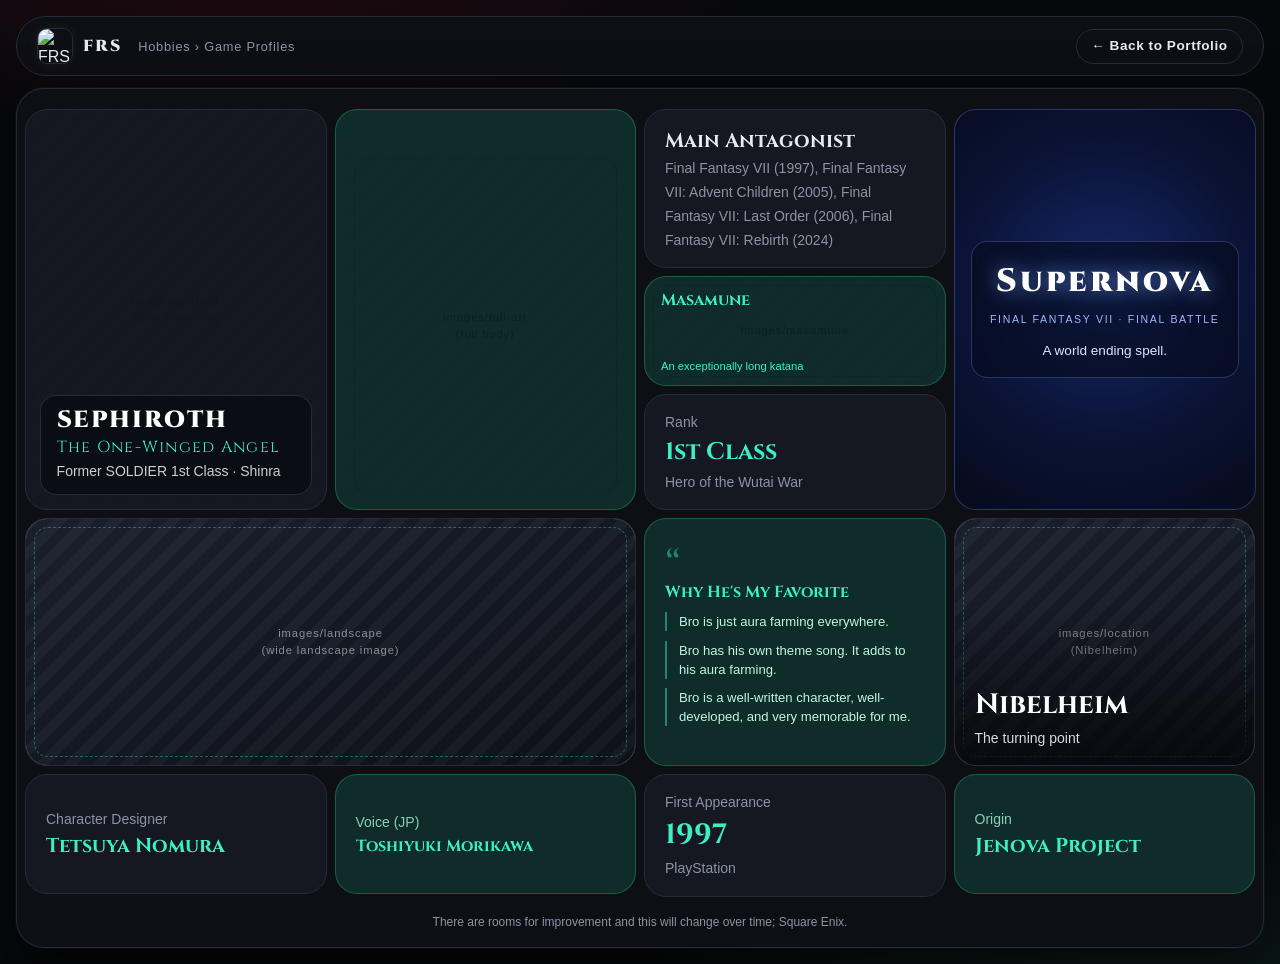
==== WBACT1/index.html @ 40a4670f "Rename index.html to WBACT1/index.html" ====
<!doctype html>
<html lang="en">

<head>
  <meta charset="utf-8">
  <meta name="viewport" content="width=device-width, initial-scale=1">
  <title>Character Profile - Sephiroth</title>
  <link rel="icon" type="image/svg+xml" href="images/logo.svg">
  <link href="https://cdn.jsdelivr.net/npm/bootstrap@5.3.8/dist/css/bootstrap.min.css" rel="stylesheet"
    integrity="sha384-sRIl4kxILFvY47J16cr9ZwB07vP4J8+LH7qKQnuqkuIAvNWLzeN8tE5YBujZqJLB" crossorigin="anonymous">
  <link rel="preconnect" href="https://fonts.googleapis.com">
  <link rel="preconnect" href="https://fonts.gstatic.com" crossorigin>
  <link href="https://fonts.googleapis.com/css2?family=Cinzel:wght@500;700;900&display=swap" rel="stylesheet">
  <style>
    .card {
      min-height: 100px;
      background-color: gray;
    }

    :root {
      --void: #07080c;
      --panel: #0d0f15;
      --card-bg: #151821;
      --card-line: #262b3a;
      --crimson: #b3121f;
      --crimson-deep: #6d0a14;
      --mako: #3ef0c0;
      --mako-deep: #0f2c2b;
      --silver: #dfe3ea;
      --silver-deep: #aab1c0;
      --text: #e8eaf0;
      --muted: #8d93a5;
    }

    body {
      background:
        radial-gradient(900px 400px at 20% -10%, rgba(179, 18, 31, .18), transparent 60%),
        radial-gradient(900px 500px at 90% 110%, rgba(62, 240, 192, .10), transparent 60%),
        var(--void);
      font-family: -apple-system, BlinkMacSystemFont, "Segoe UI", Roboto, sans-serif;
      color: var(--text);
      min-height: 100vh;
    }

    .serif { font-family: "Cinzel", Georgia, serif; }
    .accent { color: var(--mako); }

    .container-fluid.bento-panel {
      width: calc(100% - 2rem);
      max-width: 1400px;
      margin: 1rem auto;
      background: var(--panel);
      border: 1px solid var(--card-line);
      border-radius: 28px;
      box-shadow: 0 24px 60px rgba(0, 0, 0, .6), 0 0 0 1px rgba(62, 240, 192, .05);
    }

    .site-nav {
      width: calc(100% - 2rem);
      max-width: 1400px;
      margin: 1rem auto 0;
      padding: .7rem 1.25rem;
      display: flex;
      align-items: center;
      gap: 1rem;
      background: var(--panel);
      border: 1px solid var(--card-line);
      border-radius: 999px;
    }

    .site-brand-link {
      display: flex;
      align-items: center;
      gap: .65rem;
      color: inherit;
      text-decoration: none;
    }

    .site-logo {
      width: 36px;
      height: 36px;
      display: block;
      border-radius: 10px;
      border: 1px solid var(--card-line);
      box-shadow: 0 0 14px rgba(255, 255, 255, .06);
    }

    .site-brand { font-weight: 900; letter-spacing: .12em; }
    .site-crumb { color: var(--muted); font-size: .8rem; letter-spacing: .06em; }

    .site-back {
      margin-left: auto;
      color: var(--text);
      text-decoration: none;
      font-size: .85rem;
      font-weight: 600;
      letter-spacing: .04em;
      padding: .4rem .9rem;
      border: 1px solid var(--card-line);
      border-radius: 999px;
      transition: border-color .2s ease, color .2s ease;
    }

    .site-back:hover { color: var(--mako); border-color: rgba(62, 240, 192, .5); }

    .container-fluid.bento-panel { margin-top: .75rem; }

    .card.tall { min-height: 376px; } 
    .card.wide { min-height: 248px; }  
    .card.unit { min-height: 120px; } 

    .stack { flex-direction: column; flex-wrap: nowrap; height: 100%; }
    .stack > .col-12 { flex: 1 1 0; display: flex; }
    .stack .card { flex: 1; min-height: 110px; }

    .card {
      border: 1px solid var(--card-line);
      border-radius: 22px;
      overflow: hidden;
      position: relative;
      justify-content: center;
      color: var(--text);
      transition: transform .2s ease, box-shadow .2s ease;
    }

    .card:hover {
      transform: translateY(-3px);
      box-shadow: 0 14px 30px rgba(0, 0, 0, .5);
    }

    .card .inner {
      position: relative;
      z-index: 2;
      padding: .7rem 1rem;
    }

    .card small { opacity: .85; }

    .card.t-dark    { background: var(--card-bg); }
    .card.t-dark small { color: var(--muted); opacity: 1; }
    .card.t-crimson { background: linear-gradient(145deg, var(--crimson), var(--crimson-deep)); color: #fff; }
    .card.t-mako    { background: var(--mako-deep); border-color: rgba(62, 240, 192, .25); color: var(--mako); }
    .card.t-mako small { color: #9fe9d5; }
    .card.t-silver  { background: linear-gradient(145deg, var(--silver), var(--silver-deep)); color: #12141a; border-color: transparent; }
    .card.t-silver small { color: #3a3f4d; opacity: 1; }

    .card.t-light {
      background: radial-gradient(circle at 50% 28%, #fbfcfe 0%, #dfe3ec 60%, #c4cad8 100%);
      color: #12141a;
      border-color: rgba(255, 255, 255, .5);
    }

    .card.t-light small { color: #3a3f4d; opacity: 1; }

    .media {
      position: absolute;
      inset: 0;
      z-index: 0;
    }

    .media img {
      position: relative;
      z-index: 1;
      width: 100%;
      height: 100%;
      display: block;
      object-fit: cover;
      object-position: var(--focus, 50% 50%);
      transition: transform .5s ease;
    }

    .card:hover .media img { transform: scale(1.05); }

    .t-light .media img { mix-blend-mode: multiply; }

    .img-ph {
      position: absolute;
      inset: 0;
      display: grid;
      place-items: center;
      padding: 1rem;
      text-align: center;
      font-size: .7rem;
      letter-spacing: .08em;
      color: rgba(18, 20, 26, .55);
      background: repeating-linear-gradient(135deg, rgba(0, 0, 0, .04) 0 10px, transparent 10px 20px);
    }

    .img-ph::before {
      content: "";
      position: absolute;
      inset: 8px;
      border: 1.5px dashed rgba(18, 20, 26, .3);
      border-radius: 14px;
    }

    .card.t-photo { color: #fff; }

    .card.t-photo .img-ph {
      color: rgba(255, 255, 255, .5);
      background:
        repeating-linear-gradient(135deg, rgba(255, 255, 255, .035) 0 10px, transparent 10px 20px),
        linear-gradient(160deg, #1a1f2c, #0e1118);
    }

    .card.t-photo .img-ph::before { border-color: rgba(62, 240, 192, .35); }

    .card.t-photo::after {
      content: "";
      position: absolute;
      inset: 0;
      z-index: 1;
      pointer-events: none;
      background: linear-gradient(to top, rgba(7, 8, 12, .88) 0%, rgba(7, 8, 12, .3) 38%, rgba(7, 8, 12, 0) 65%);
    }

    .card.t-photo.no-fade::after { display: none; }

    .card.t-photo .inner { align-self: stretch; margin-top: auto; }
    .card.t-photo small { color: rgba(255, 255, 255, .85); opacity: 1; }

    .card.t-hero .inner { align-self: stretch; margin: auto .6rem .6rem; border-radius: 16px; }

    .glass {
      background: rgba(8, 10, 15, .72);
      border: 1px solid rgba(255, 255, 255, .12);
      backdrop-filter: blur(8px);
      -webkit-backdrop-filter: blur(8px);
      color: #fff;
    }

    .card.t-light .glass small,
    .card.t-dark .glass small { color: rgba(255, 255, 255, .8); }

    .media.fit-contain { inset: 40px 10px 8px 10px; }
    .media.fit-contain img { object-fit: contain; object-position: 50% 100%; }

    .media.sword img {
      position: absolute;
      left: 50%;
      top: 50%;
      width: 58%;
      height: auto;
      transform: translate(-50%, -50%) rotate(49deg);
    }

    .card:hover .media.sword img { transform: translate(-50%, -50%) rotate(49deg) scale(1.06); }

    .weapon-label { position: absolute; z-index: 2; left: 1rem; top: .7rem; }
    .weapon-sub   { position: absolute; z-index: 2; left: 1rem; bottom: .6rem; font-size: .7rem; }

    .chip {
      display: inline-block;
      font-size: .62rem;
      letter-spacing: .2em;
      text-transform: uppercase;
      padding: .25rem .6rem;
      border-radius: 999px;
      background: rgba(8, 10, 15, .75);
      color: #fff;
      border: 1px solid rgba(255, 255, 255, .2);
    }

    .chip-top { position: absolute; top: 1rem; left: 1rem; z-index: 2; }

    .card.t-hero { container-type: inline-size; }

    .hero-name {
      font-size: clamp(1rem, 8cqw, 1.75rem);
      letter-spacing: .08em;
      font-weight: 900;
      white-space: nowrap;
    }

    /* Signature move: the magic circle slowly turns behind a frosted name panel */
    .card.t-nova {
      background: radial-gradient(circle at 50% 45%, #16286b 0%, #0b1438 52%, #060a1a 100%);
      border-color: rgba(120, 150, 255, .3);
      color: #fff;
      container-type: inline-size;
    }

    .nova-circle {
      position: absolute;
      top: 50%;
      left: 50%;
      width: 100%;
      max-width: none;
      height: auto;
      z-index: 0;
      opacity: .85;
      pointer-events: none;
      transform: translate(-50%, -50%);
      filter: drop-shadow(0 0 18px rgba(90, 130, 255, .55));
      animation: nova-spin 50s linear infinite;
    }

    @keyframes nova-spin {
      to { transform: translate(-50%, -50%) rotate(360deg); }
    }

    @media (prefers-reduced-motion: reduce) {
      .nova-circle { animation: none; }
    }

    .t-nova .inner {
      align-self: center;
      width: calc(100% - 1.5rem);
      text-align: center;
      padding: 1rem 1.1rem;
      background: rgba(6, 10, 26, .62);
      border: 1px solid rgba(140, 170, 255, .25);
      border-radius: 16px;
      backdrop-filter: blur(8px);
      -webkit-backdrop-filter: blur(8px);
    }

    .nova-name {
      font-size: clamp(1.1rem, 11cqw, 2.1rem);
      font-weight: 900;
      letter-spacing: .1em;
      color: #fff;
      text-shadow: 0 0 20px rgba(120, 160, 255, .8);
    }

    .nova-sub {
      font-size: .66rem;
      letter-spacing: .16em;
      text-transform: uppercase;
      color: #9fb8ff;
      margin: .4rem 0 .8rem;
    }

    .nova-text {
      font-size: .85rem;
      line-height: 1.5;
      color: #dbe5ff;
      margin: 0 auto;
      max-width: 24ch;
    }

    .t-fav .quote-mark {
      font-size: 3rem;
      line-height: .6;
      height: 1.4rem;
      color: rgba(62, 240, 192, .45);
    }

    .fav-text {
      font-size: .82rem;
      line-height: 1.45;
      color: #bff5e6;
      margin-bottom: .6rem;
      padding-left: .75rem;
      border-left: 2px solid rgba(62, 240, 192, .45);
    }

    .footnote { color: var(--muted); font-size: .75rem; text-align: center; margin: .75rem 0 0; }

    @media (max-width: 991.98px) {
      .card.tall.t-hero { min-height: 290px; }
      .card.tall.t-moves { min-height: 0; }

      .card.t-hero .media { left: auto; width: 44%; }
      .card.t-hero .media img { object-fit: contain; object-position: 100% 100%; }

      /* Name panel keeps its frosted-glass look and sits on the left,
         with the portrait on the right */
      .card.t-hero .inner.glass {
        align-self: flex-start;
        margin: 0 0 0 1rem;
        max-width: 52%;
        padding: 1rem 1.25rem;
        background: rgba(8, 10, 15, .6);
        backdrop-filter: blur(14px);
        -webkit-backdrop-filter: blur(14px);
        box-shadow: 0 10px 30px rgba(0, 0, 0, .35);
      }

      .card.t-hero .hero-name { font-size: clamp(1rem, 6cqw, 1.75rem); }

      /* Wide, short card: size the circle by the card's height instead */
      .card.tall.t-nova { min-height: 300px; }
      .nova-circle { width: auto; height: 125%; }
      .t-nova .inner { width: min(26rem, calc(100% - 2rem)); }
      .nova-text { max-width: 40ch; }
    }

    /* Phone-width screens: not enough room for text beside the portrait,
       so the portrait fills the card and the name panel sits at the bottom */
    @media (max-width: 479.98px) {
      .card.tall.t-hero { min-height: 420px; }

      .card.t-hero .media { left: 0; width: 100%; }
      .card.t-hero .media img { object-fit: cover; object-position: 50% 10%; }

      .card.t-hero .inner.glass {
        align-self: stretch;
        margin: auto .6rem .6rem;
        max-width: none;
      }

      .card.t-hero .hero-name { font-size: clamp(1rem, 8cqw, 1.75rem); }
    }

  </style>
</head>

<body>

  <nav class="site-nav">
    <a class="site-brand-link" data-portfolio-link href="#" aria-label="FRS - back to portfolio">
      <img class="site-logo" src="images/logo.svg" alt="FRS logo">
      <span class="site-brand serif">FRS</span>
    </a>
    <span class="site-crumb d-none d-sm-inline">Hobbies &rsaquo; Game Profiles</span>
    <a class="site-back" data-portfolio-link href="#">&larr; Back to Portfolio</a>
  </nav>

  <div class="container-fluid p-3 bento-panel">


    <div class="row">
      <div class="col-12 col-lg-3 p-1">

        <div class="card p-1 h-100 tall t-dark t-hero">
          <div class="media" style="--focus: 50% 12%;">
            <span class="img-ph">images/portrait<br>(face close-up)</span>
            <img data-img="images/portrait" alt="Sephiroth portrait">
          </div>
          <div class="inner glass">
            <h1 class="serif hero-name mb-0">SEPHIROTH</h1>
            <div class="accent serif" style="letter-spacing:.08em">The One-Winged Angel</div>
            <small>Former SOLDIER 1st Class &middot; Shinra</small>
          </div>
        </div>
      </div>

      <div class="col-12 col-sm-6 col-lg-3 p-1">
        <div class="card p-1 h-100 tall t-mako">
          <div class="media fit-contain">
            <span class="img-ph">images/full-art<br>(full body)</span>
            <img data-img="images/full_art" alt="Sephiroth full art">
          </div>
        </div>
      </div>

      <div class="col-12 col-sm-6 col-lg-3">
        <div class="row stack">
          <div class="col-12 p-1">
            <div class="card p-1 t-dark">
              <div class="inner">
                <div class="fs-5 fw-bold serif">Main Antagonist</div>
                <small>Final Fantasy VII (1997), Final Fantasy VII: Advent Children (2005), Final Fantasy VII: Last Order (2006), Final Fantasy VII: Rebirth (2024) </small>
              </div>
            </div>
          </div>
          <div class="col-12 p-1">

            <div class="card p-1 t-mako">
              <div class="media sword">
                <span class="img-ph">images/masamune</span>
                <img data-img="images/masamune" alt="Masamune">
              </div>
              <span class="weapon-label serif fw-bold fs-6">Masamune</span>
              <span class="weapon-sub">An exceptionally long katana</span>
            </div>
          </div>
          <div class="col-12 p-1">
            <div class="card p-1 t-dark">
              <div class="inner">
                <small>Rank</small>
                <div class="fs-4 fw-bold accent serif">1st Class</div>
                <small>Hero of the Wutai War</small>
              </div>
            </div>
          </div>
        </div>
      </div>

      <div class="col-12 col-lg-3 p-1">
        <div class="card p-1 h-100 tall t-mako t-moves t-nova">
          <img class="nova-circle" data-img="images/supernova" alt="" aria-hidden="true">
          <div class="inner">
            <div class="nova-name serif">Supernova</div>
            <div class="nova-sub">Final Fantasy VII &middot; Final Battle</div>
            <p class="nova-text">A world ending spell.</p>
          </div>
        </div>
      </div>
    </div>


    <div class="row">
      <div class="col-12 col-lg-6 p-1">

        <div class="card p-1 h-100 wide t-photo no-fade" style="--focus: 50% 35%;">
          <div class="media">
            <span class="img-ph">images/landscape<br>(wide landscape image)</span>
            <img data-img="images/landscape sephiroth" alt="Landscape">
          </div>
        </div>
      </div>

      <div class="col-6 col-lg-3 p-1">
        <div class="card p-1 h-100 wide t-mako t-fav">
          <div class="inner">
            <div class="quote-mark serif" aria-hidden="true">&ldquo;</div>
            <div class="fw-bold serif mb-2">Why He's My Favorite</div>
            <p class="fav-text">Bro is just aura farming everywhere.</p>
            <p class="fav-text">Bro has his own theme song. It adds to his aura farming.</p>
            <p class="fav-text mb-0">Bro is a well-written character, well-developed, and very memorable for me.</p>
          </div>
        </div>
      </div>

      <div class="col-6 col-lg-3 p-1">

        <div class="card p-1 h-100 wide t-photo" style="--focus: 50% 45%;">
          <div class="media">
            <span class="img-ph">images/location<br>(Nibelheim)</span>
            <img data-img="images/nibelheim" alt="Nibelheim">
          </div>
          <div class="inner">
            <div class="fs-3 fw-bold serif">Nibelheim</div>
            <small>The turning point</small>
          </div>
        </div>
      </div>
    </div>


    <div class="row">
      <div class="col-6 col-lg-3 p-1">
        <div class="card p-1 unit t-dark">
          <div class="inner">
            <small>Character Designer</small>
            <div class="fs-5 fw-bold accent serif">Tetsuya Nomura</div>
          </div>
        </div>
      </div>
      <div class="col-6 col-lg-3 p-1">
        <div class="card p-1 unit t-mako">
          <div class="inner">
            <small>Voice (JP)</small>
            <div class="fw-bold serif">Toshiyuki Morikawa</div>
          </div>
        </div>
      </div>
      <div class="col-6 col-lg-3 p-1">
        <div class="card p-1 unit t-dark">
          <div class="inner">
            <small>First Appearance</small>
            <div class="fs-3 fw-bold accent serif">1997</div>
            <small>PlayStation</small>
          </div>
        </div>
      </div>
      <div class="col-6 col-lg-3 p-1">
        <div class="card p-1 unit t-mako">
          <div class="inner">
            <small>Origin</small>
            <div class="fs-5 fw-bold serif">Jenova Project</div>
          </div>
        </div>
      </div>
    </div>

    <p class="footnote">There are rooms for improvement and this will change over time; Square Enix.
  </div>

  <script src="https://cdn.jsdelivr.net/npm/bootstrap@5.3.8/dist/js/bootstrap.bundle.min.js"
    integrity="sha384-FKyoEForCGlyvwx9Hj09JcYn3nv7wiPVlz7YYwJrWVcXK/BmnVDxM+D2scQbITxI"
    crossorigin="anonymous"></script>
  <script>

    var PORTFOLIO_URL = "https://francissaavedra.github.io/";

    document.querySelectorAll('[data-portfolio-link]').forEach(function (a) {
      a.href = PORTFOLIO_URL;
    });
  </script>
  <script>

    document.querySelectorAll('img[data-img]').forEach(function (img) {
      var base = img.dataset.img;
      var exts = ['.jpg', '.jpeg', '.png', '.webp'];
      var i = 0;

      img.onload = function () {
        var ph = img.parentNode.querySelector('.img-ph');
        if (ph) { ph.remove(); }
      };
      img.onerror = function () {
        i += 1;
        if (i < exts.length) { img.src = base + exts[i]; } else { img.remove(); }
      };
      img.src = base + exts[0];
    });
  </script>
</body>

</html>
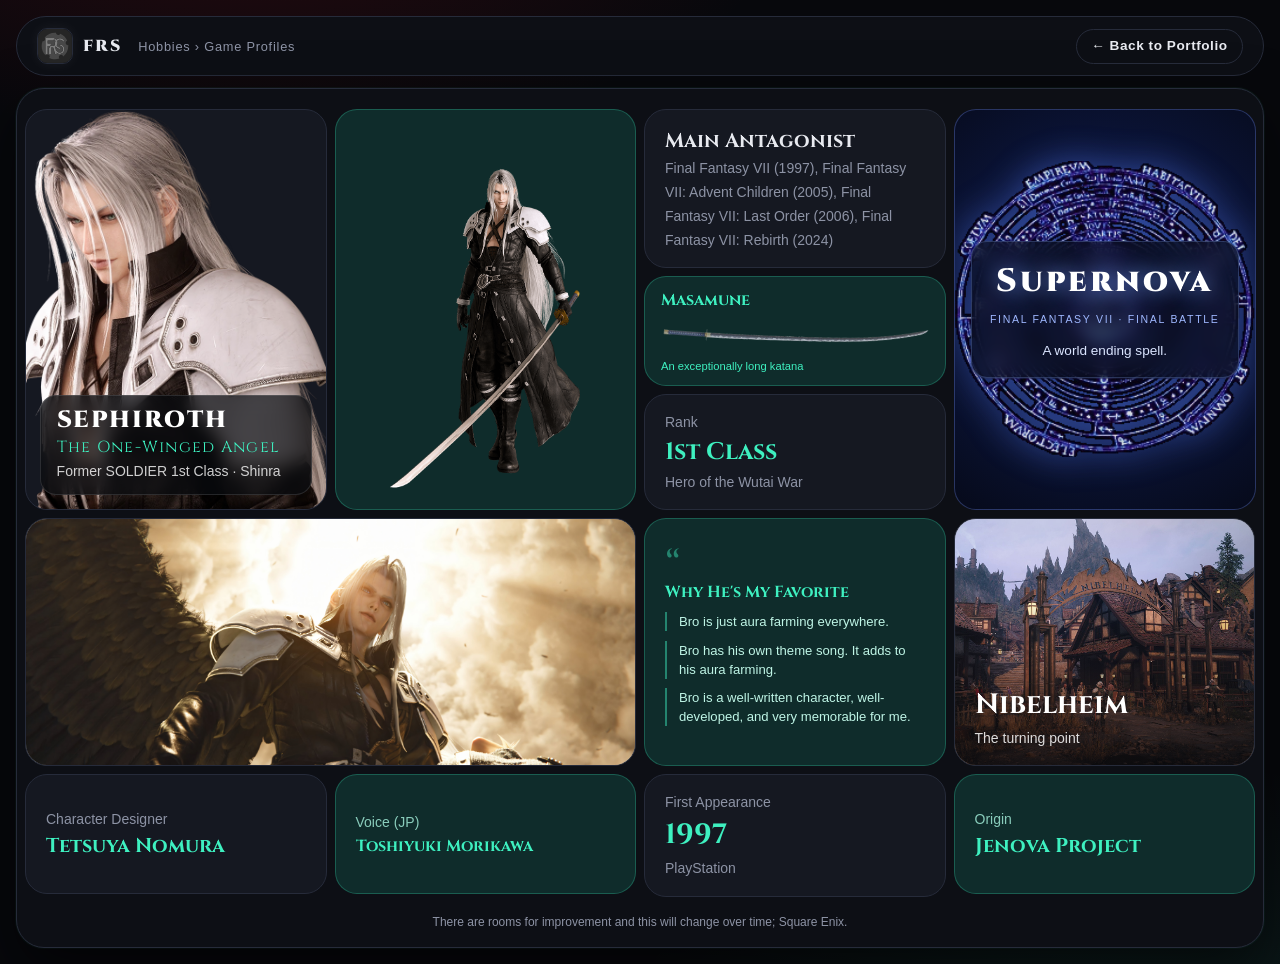
==== commit 156087cd: "Repoint WBACT1/WBACT2 image paths to ../images/ and fix dead profiles.html breadcrumb All image refe" ====
--- a/WBACT1/index.html
+++ b/WBACT1/index.html
@@ -5,7 +5,7 @@
   <meta charset="utf-8">
   <meta name="viewport" content="width=device-width, initial-scale=1">
   <title>Character Profile - Sephiroth</title>
-  <link rel="icon" type="image/svg+xml" href="images/logo.svg">
+  <link rel="icon" type="image/svg+xml" href="../images/logo.svg">
   <link href="https://cdn.jsdelivr.net/npm/bootstrap@5.3.8/dist/css/bootstrap.min.css" rel="stylesheet"
     integrity="sha384-sRIl4kxILFvY47J16cr9ZwB07vP4J8+LH7qKQnuqkuIAvNWLzeN8tE5YBujZqJLB" crossorigin="anonymous">
   <link rel="preconnect" href="https://fonts.googleapis.com">
@@ -410,7 +410,7 @@
 
   <nav class="site-nav">
     <a class="site-brand-link" data-portfolio-link href="#" aria-label="FRS - back to portfolio">
-      <img class="site-logo" src="images/logo.svg" alt="FRS logo">
+      <img class="site-logo" src="../images/logo.svg" alt="FRS logo">
       <span class="site-brand serif">FRS</span>
     </a>
     <span class="site-crumb d-none d-sm-inline">Hobbies &rsaquo; Game Profiles</span>
@@ -426,7 +426,7 @@
         <div class="card p-1 h-100 tall t-dark t-hero">
           <div class="media" style="--focus: 50% 12%;">
             <span class="img-ph">images/portrait<br>(face close-up)</span>
-            <img data-img="images/portrait" alt="Sephiroth portrait">
+            <img data-img="../images/portrait" alt="Sephiroth portrait">
           </div>
           <div class="inner glass">
             <h1 class="serif hero-name mb-0">SEPHIROTH</h1>
@@ -440,7 +440,7 @@
         <div class="card p-1 h-100 tall t-mako">
           <div class="media fit-contain">
             <span class="img-ph">images/full-art<br>(full body)</span>
-            <img data-img="images/full_art" alt="Sephiroth full art">
+            <img data-img="../images/full_art" alt="Sephiroth full art">
           </div>
         </div>
       </div>
@@ -460,7 +460,7 @@
             <div class="card p-1 t-mako">
               <div class="media sword">
                 <span class="img-ph">images/masamune</span>
-                <img data-img="images/masamune" alt="Masamune">
+                <img data-img="../images/masamune" alt="Masamune">
               </div>
               <span class="weapon-label serif fw-bold fs-6">Masamune</span>
               <span class="weapon-sub">An exceptionally long katana</span>
@@ -480,7 +480,7 @@
 
       <div class="col-12 col-lg-3 p-1">
         <div class="card p-1 h-100 tall t-mako t-moves t-nova">
-          <img class="nova-circle" data-img="images/supernova" alt="" aria-hidden="true">
+          <img class="nova-circle" data-img="../images/supernova" alt="" aria-hidden="true">
           <div class="inner">
             <div class="nova-name serif">Supernova</div>
             <div class="nova-sub">Final Fantasy VII &middot; Final Battle</div>
@@ -497,7 +497,7 @@
         <div class="card p-1 h-100 wide t-photo no-fade" style="--focus: 50% 35%;">
           <div class="media">
             <span class="img-ph">images/landscape<br>(wide landscape image)</span>
-            <img data-img="images/landscape sephiroth" alt="Landscape">
+            <img data-img="../images/landscape sephiroth" alt="Landscape">
           </div>
         </div>
       </div>
@@ -519,7 +519,7 @@
         <div class="card p-1 h-100 wide t-photo" style="--focus: 50% 45%;">
           <div class="media">
             <span class="img-ph">images/location<br>(Nibelheim)</span>
-            <img data-img="images/nibelheim" alt="Nibelheim">
+            <img data-img="../images/nibelheim" alt="Nibelheim">
           </div>
           <div class="inner">
             <div class="fs-3 fw-bold serif">Nibelheim</div>
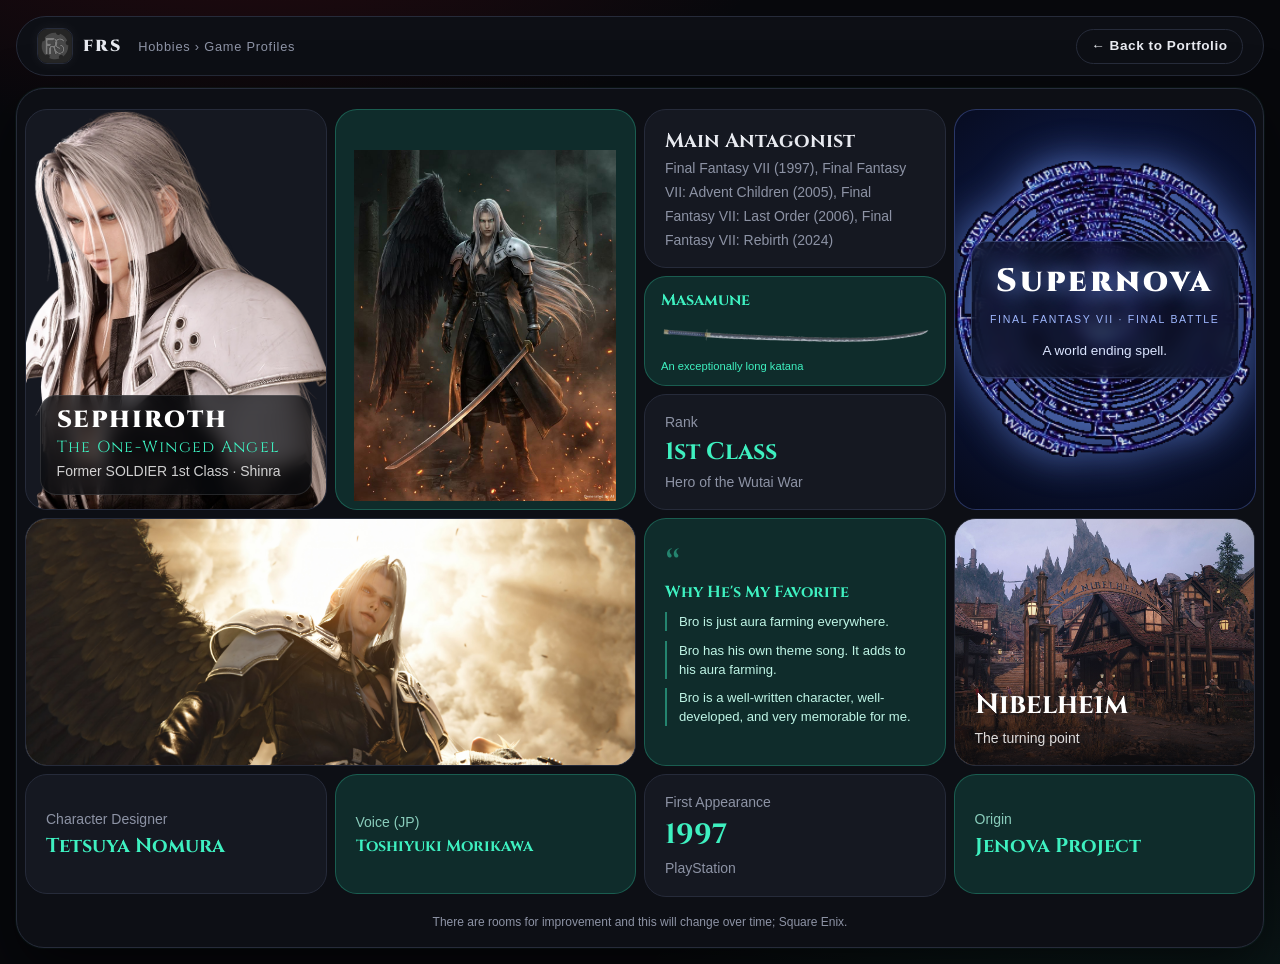
==== commit 32cbcbf3: "Fix image loading by hardcoding extensions and renaming files 1. Renamed 'landscape sephiroth.jpg' t" ====
--- a/WBACT1/index.html
+++ b/WBACT1/index.html
@@ -291,7 +291,7 @@
       opacity: .85;
       pointer-events: none;
       transform: translate(-50%, -50%);
-      filter: drop-shadow(0 0 18px rgba(90, 130, 255, .55));
+      filter: drop-shadow(0 0 20px rgba(120, 160, 255, .8));
       animation: nova-spin 50s linear infinite;
     }
 
@@ -426,7 +426,7 @@
         <div class="card p-1 h-100 tall t-dark t-hero">
           <div class="media" style="--focus: 50% 12%;">
             <span class="img-ph">images/portrait<br>(face close-up)</span>
-            <img data-img="../images/portrait" alt="Sephiroth portrait">
+            <img data-img="../images/portrait.webp" alt="Sephiroth portrait">
           </div>
           <div class="inner glass">
             <h1 class="serif hero-name mb-0">SEPHIROTH</h1>
@@ -440,7 +440,7 @@
         <div class="card p-1 h-100 tall t-mako">
           <div class="media fit-contain">
             <span class="img-ph">images/full-art<br>(full body)</span>
-            <img data-img="../images/full_art" alt="Sephiroth full art">
+            <img data-img="../images/sephiroth-full-art.jpg" alt="Sephiroth full art">
           </div>
         </div>
       </div>
@@ -460,7 +460,7 @@
             <div class="card p-1 t-mako">
               <div class="media sword">
                 <span class="img-ph">images/masamune</span>
-                <img data-img="../images/masamune" alt="Masamune">
+                <img data-img="../images/masamune.png" alt="Masamune">
               </div>
               <span class="weapon-label serif fw-bold fs-6">Masamune</span>
               <span class="weapon-sub">An exceptionally long katana</span>
@@ -480,7 +480,7 @@
 
       <div class="col-12 col-lg-3 p-1">
         <div class="card p-1 h-100 tall t-mako t-moves t-nova">
-          <img class="nova-circle" data-img="../images/supernova" alt="" aria-hidden="true">
+          <img class="nova-circle" data-img="../images/supernova.png" alt="" aria-hidden="true">
           <div class="inner">
             <div class="nova-name serif">Supernova</div>
             <div class="nova-sub">Final Fantasy VII &middot; Final Battle</div>
@@ -497,7 +497,7 @@
         <div class="card p-1 h-100 wide t-photo no-fade" style="--focus: 50% 35%;">
           <div class="media">
             <span class="img-ph">images/landscape<br>(wide landscape image)</span>
-            <img data-img="../images/landscape sephiroth" alt="Landscape">
+            <img data-img="../images/landscape-sephiroth.jpg" alt="Landscape">
           </div>
         </div>
       </div>
@@ -519,7 +519,7 @@
         <div class="card p-1 h-100 wide t-photo" style="--focus: 50% 45%;">
           <div class="media">
             <span class="img-ph">images/location<br>(Nibelheim)</span>
-            <img data-img="../images/nibelheim" alt="Nibelheim">
+            <img data-img="../images/nibelheim.jpg" alt="Nibelheim">
           </div>
           <div class="inner">
             <div class="fs-3 fw-bold serif">Nibelheim</div>
@@ -583,19 +583,26 @@
   <script>
 
     document.querySelectorAll('img[data-img]').forEach(function (img) {
-      var base = img.dataset.img;
-      var exts = ['.jpg', '.jpeg', '.png', '.webp'];
-      var i = 0;
+      var src = img.dataset.img;
+      if (!src) return;
 
       img.onload = function () {
         var ph = img.parentNode.querySelector('.img-ph');
         if (ph) { ph.remove(); }
       };
-      img.onerror = function () {
-        i += 1;
-        if (i < exts.length) { img.src = base + exts[i]; } else { img.remove(); }
-      };
-      img.src = base + exts[0];
+
+      // If the path already has an extension, use it.
+      if (src.match(/\.(jpg|jpeg|png|webp|svg)$/i)) {
+        img.src = src;
+      } else {
+        var exts = ['.jpg', '.jpeg', '.png', '.webp'];
+        var i = 0;
+        img.onerror = function () {
+          i += 1;
+          if (i < exts.length) { img.src = src + exts[i]; } else { img.remove(); }
+        };
+        img.src = src + exts[0];
+      }
     });
   </script>
 </body>
